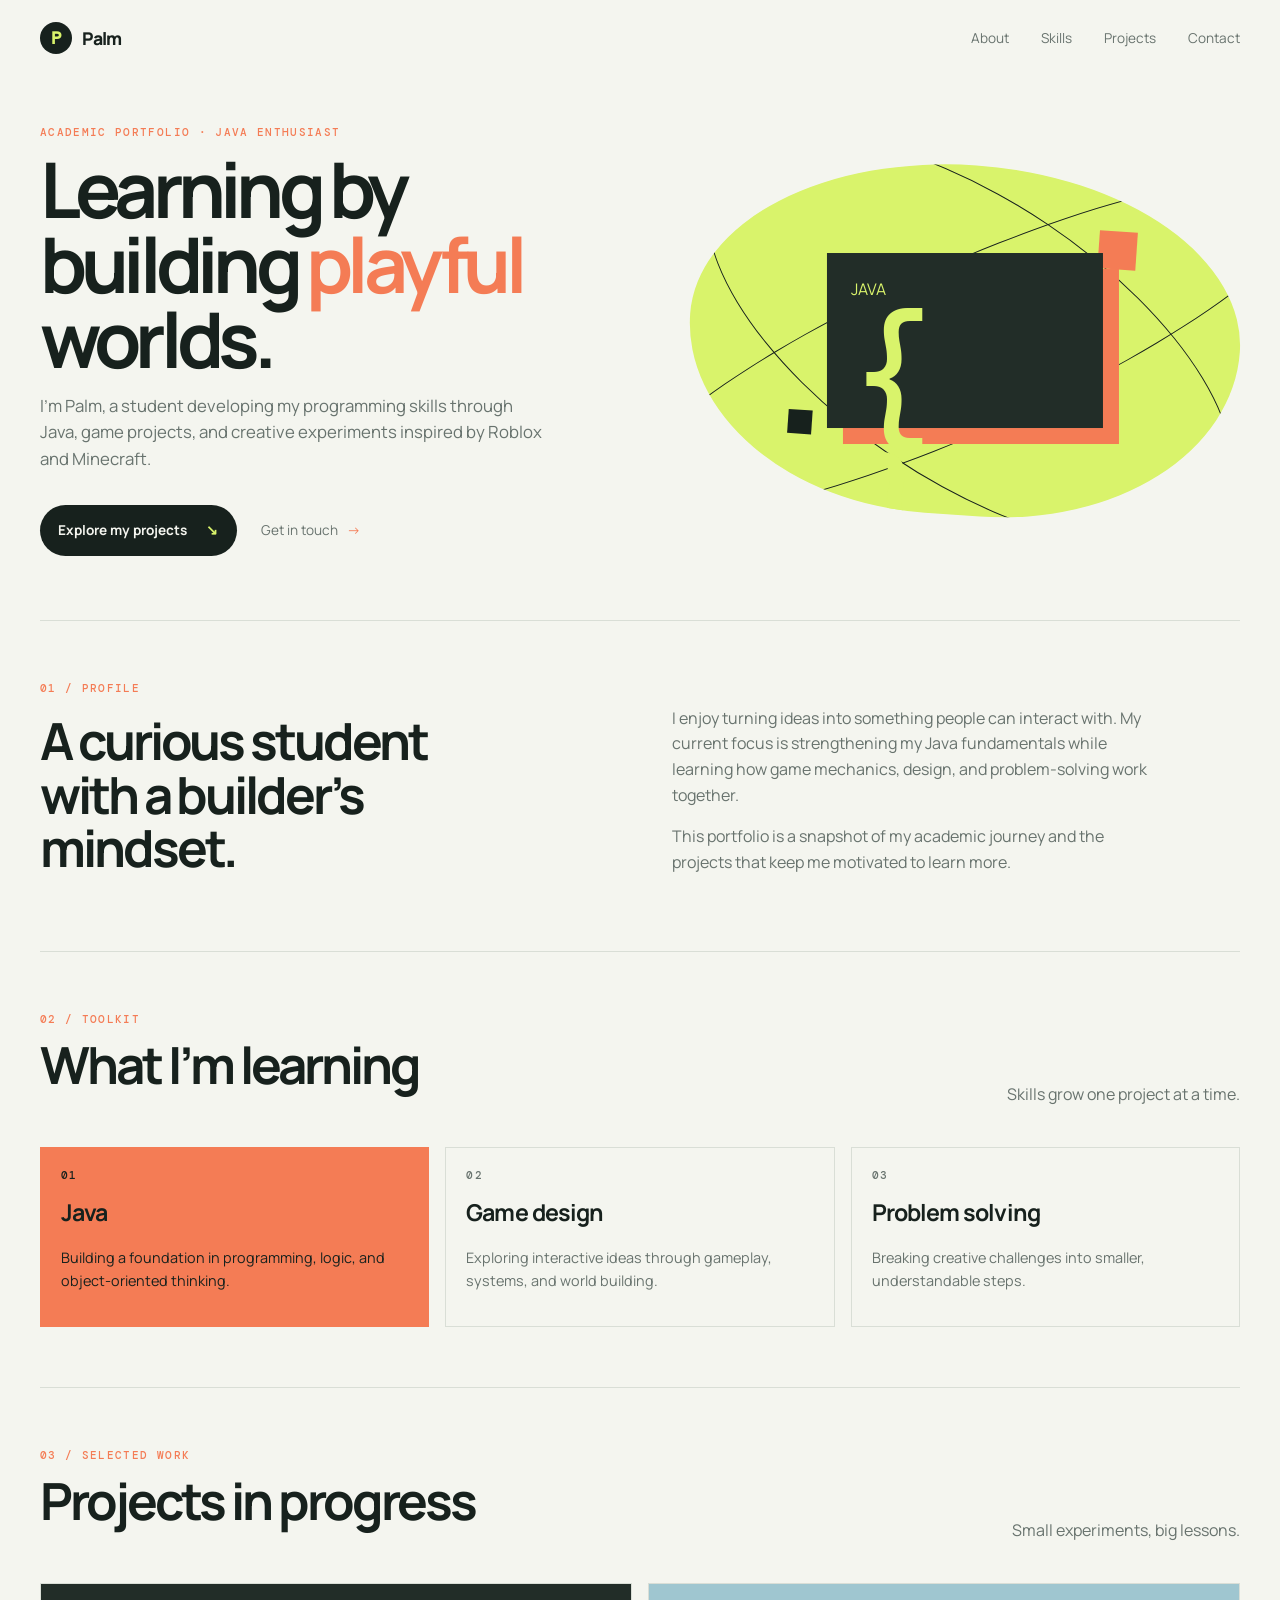
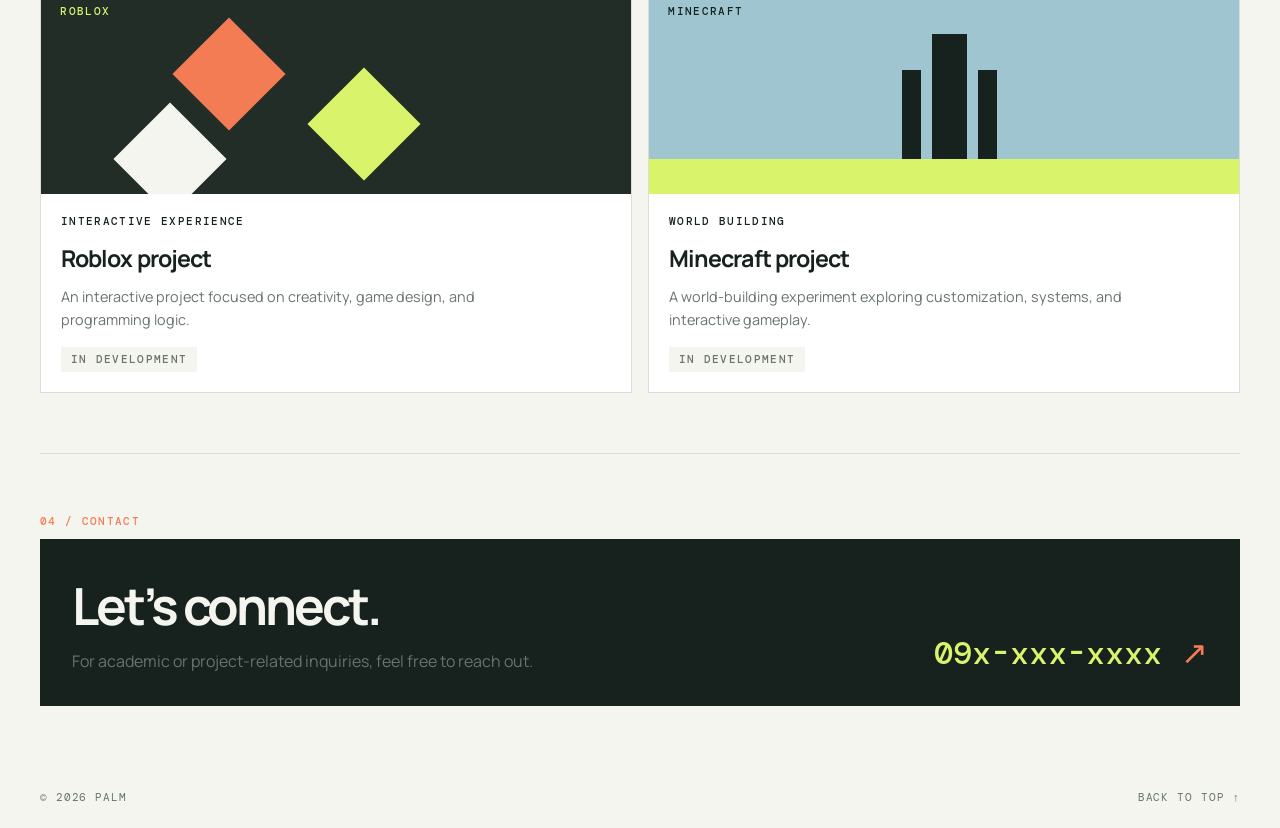
==== index.html @ 994e0dab "Create compact Palm academic portfolio" ====
<!doctype html>
<html lang="en">
  <head>
    <meta charset="UTF-8" />
    <meta name="viewport" content="width=device-width, initial-scale=1.0" />
    <meta name="description" content="Palm's academic resume and Java portfolio." />
    <title>Palm | Academic Portfolio</title>
    <link rel="stylesheet" href="css/style.css" />
    <script src="js/script.js" defer></script>
  </head>
  <body>
    <header class="site-header" id="top">
      <a class="brand" href="#top" aria-label="Palm home">
        <span class="brand-mark">P</span>
        <span>Palm</span>
      </a>

      <button class="menu-toggle" type="button" aria-expanded="false" aria-controls="site-nav">
        <span class="sr-only">Toggle navigation</span>
        <span></span><span></span><span></span>
      </button>

      <nav class="site-nav" id="site-nav" aria-label="Main navigation">
        <a href="#about">About</a>
        <a href="#skills">Skills</a>
        <a href="#projects">Projects</a>
        <a href="#contact">Contact</a>
      </nav>
    </header>

    <main>
      <section class="hero section-shell" id="about">
        <div class="hero-copy">
          <p class="eyebrow">Academic portfolio · Java enthusiast</p>
          <h1>Learning by building <em>playful</em> worlds.</h1>
          <p class="hero-text">
            I’m Palm, a student developing my programming skills through Java,
            game projects, and creative experiments inspired by Roblox and Minecraft.
          </p>
          <div class="hero-actions">
            <a class="button button-primary" href="#projects">Explore my projects <span>↘</span></a>
            <a class="text-link" href="#contact">Get in touch <span>→</span></a>
          </div>
        </div>
        <div class="hero-art" aria-label="Abstract pixel-inspired illustration" role="img">
          <div class="orbit orbit-one"></div>
          <div class="orbit orbit-two"></div>
          <div class="pixel pixel-one"></div>
          <div class="pixel pixel-two"></div>
          <div class="pixel pixel-three"></div>
          <div class="art-card"><span>JAVA</span><strong>{ }</strong><small>keep building</small></div>
        </div>
      </section>

      <section class="intro section-shell">
        <p class="section-kicker">01 / Profile</p>
        <div class="intro-grid">
          <h2>A curious student with a builder’s mindset.</h2>
          <div>
            <p>
              I enjoy turning ideas into something people can interact with. My
              current focus is strengthening my Java fundamentals while learning
              how game mechanics, design, and problem-solving work together.
            </p>
            <p>
              This portfolio is a snapshot of my academic journey and the projects
              that keep me motivated to learn more.
            </p>
          </div>
        </div>
      </section>

      <section class="skills section-shell" id="skills">
        <div class="section-heading">
          <div><p class="section-kicker">02 / Toolkit</p><h2>What I’m learning</h2></div>
          <p>Skills grow one project at a time.</p>
        </div>
        <div class="skill-grid">
          <article class="skill-card featured"><span class="skill-number">01</span><h3>Java</h3><p>Building a foundation in programming, logic, and object-oriented thinking.</p></article>
          <article class="skill-card"><span class="skill-number">02</span><h3>Game design</h3><p>Exploring interactive ideas through gameplay, systems, and world building.</p></article>
          <article class="skill-card"><span class="skill-number">03</span><h3>Problem solving</h3><p>Breaking creative challenges into smaller, understandable steps.</p></article>
        </div>
      </section>

      <section class="projects section-shell" id="projects">
        <div class="section-heading"><div><p class="section-kicker">03 / Selected work</p><h2>Projects in progress</h2></div><p>Small experiments, big lessons.</p></div>
        <div class="project-grid">
          <article class="project-card project-roblox">
            <div class="project-visual"><span class="visual-label">ROBLOX</span><span class="cube cube-a"></span><span class="cube cube-b"></span><span class="cube cube-c"></span></div>
            <div class="project-content"><p class="project-type">Interactive experience</p><h3>Roblox project</h3><p>An interactive project focused on creativity, game design, and programming logic.</p><span class="project-status">In development</span></div>
          </article>
          <article class="project-card project-minecraft">
            <div class="project-visual"><span class="visual-label">MINECRAFT</span><span class="pixel-tree"></span><span class="pixel-ground"></span></div>
            <div class="project-content"><p class="project-type">World building</p><h3>Minecraft project</h3><p>A world-building experiment exploring customization, systems, and interactive gameplay.</p><span class="project-status">In development</span></div>
          </article>
        </div>
      </section>

      <section class="contact section-shell" id="contact">
        <p class="section-kicker">04 / Contact</p>
        <div class="contact-box"><div><h2>Let’s connect.</h2><p>For academic or project-related inquiries, feel free to reach out.</p></div><a class="contact-number" href="tel:09x-xxx-xxxx">09x-xxx-xxxx <span>↗</span></a></div>
      </section>
    </main>

    <footer class="site-footer section-shell"><span>© <span id="year">2026</span> Palm</span><a href="#top">Back to top ↑</a></footer>
  </body>
</html>
---- css/style.css ----
@import url('https://fonts.googleapis.com/css2?family=DM+Mono:wght@400;500&family=Manrope:wght@400;500;600;700;800&display=swap');

:root { --ink:#17211d; --muted:#68736e; --paper:#f4f5ef; --line:#d9ded6; --lime:#d9f36b; --orange:#f47c55; --dark:#222d28; }
* { box-sizing:border-box; }
html { scroll-behavior:smooth; }
body { margin:0; background:var(--paper); color:var(--ink); font-family:Manrope,Arial,sans-serif; line-height:1.6; }
a { color:inherit; }
.site-header { width:min(100% - 3rem,1200px); margin:auto; padding:1.4rem 0; display:flex; justify-content:space-between; align-items:center; }
.brand { display:flex; gap:.65rem; align-items:center; text-decoration:none; font-weight:800; letter-spacing:-.04em; font-size:1.1rem; }
.brand-mark { width:2rem; height:2rem; border-radius:50%; background:var(--ink); color:var(--lime); display:grid; place-items:center; font-family:'DM Mono',monospace; }
.site-nav { display:flex; gap:2rem; font-size:.85rem; color:var(--muted); }
.site-nav a,.text-link,.site-footer a { text-decoration:none; }
.site-nav a:hover,.site-nav a:focus-visible,.text-link:hover,.site-footer a:hover { color:var(--orange); }
.menu-toggle { display:none; background:none; border:0; padding:.4rem; }
.section-shell { width:min(100% - 3rem,1200px); margin:auto; }
.hero { min-height:540px; display:grid; grid-template-columns:1.05fr .95fr; align-items:center; gap:2.5rem; padding:3rem 0 4rem; }
.eyebrow,.section-kicker,.project-type,.skill-number,.project-status,.visual-label { font:500 .7rem 'DM Mono',monospace; text-transform:uppercase; letter-spacing:.12em; }
.eyebrow,.section-kicker { color:var(--orange); }
h1,h2,h3,p { margin-top:0; }
h1 { max-width:720px; margin:.75rem 0 1rem; font-size:clamp(2.8rem,6vw,5.4rem); line-height:.98; letter-spacing:-.075em; }
h1 em { color:var(--orange); font-style:normal; }
h2 { margin:.5rem 0 1rem; font-size:clamp(2rem,4vw,3.5rem); line-height:1.05; letter-spacing:-.06em; }
h3 { margin:.35rem 0 .5rem; font-size:1.45rem; letter-spacing:-.04em; }
.hero-text { max-width:510px; color:var(--muted); font-size:1.05rem; }
.hero-actions { display:flex; align-items:center; gap:1.5rem; margin-top:2rem; }
.button { padding:.9rem 1.15rem; border-radius:99px; text-decoration:none; font-size:.85rem; font-weight:700; }
.button-primary { background:var(--ink); color:var(--paper); }.button-primary:hover { background:var(--orange); }.button span { margin-left:1rem; color:var(--lime); }
.text-link { color:var(--muted); font-size:.85rem; }.text-link span { color:var(--orange); margin-left:.4rem; }
.hero-art { min-height:350px; position:relative; overflow:hidden; background:var(--lime); border-radius:50% 50% 45% 45% / 48% 48% 52% 52%; transform:rotate(4deg); }
.orbit { position:absolute; border:1px solid var(--ink); border-radius:50%; }.orbit-one { width:135%; height:48%; top:28%; left:-17%; transform:rotate(-28deg); }.orbit-two { width:110%; height:80%; top:10%; left:-4%; transform:rotate(30deg); }
.pixel { position:absolute; background:var(--orange); }.pixel-one { width:38px;height:38px;right:20%;top:16%; }.pixel-two { width:24px;height:24px;left:19%;bottom:20%;background:var(--ink); }.pixel-three { width:18px;height:18px;right:29%;bottom:25%;background:var(--paper); }
.art-card { position:absolute; inset:25% 25%; background:var(--dark); color:var(--lime); padding:1.5rem; display:flex; flex-direction:column; justify-content:space-between; box-shadow:16px 16px 0 var(--orange); transform:rotate(-4deg); }.art-card strong { font:500 clamp(5rem,12vw,9rem) 'DM Mono',monospace; line-height:1; }.art-card small { color:var(--paper); font:400 .7rem 'DM Mono',monospace; }
.intro,.skills,.projects,.contact { padding:3.75rem 0; border-top:1px solid var(--line); }.intro-grid { display:grid; grid-template-columns:1fr 1fr; gap:4rem; }.intro-grid h2 { max-width:480px; }.intro-grid p,.section-heading>p,.contact-box p { color:var(--muted); max-width:480px; }
.section-heading { display:flex; justify-content:space-between; align-items:end; gap:2rem; margin-bottom:2.5rem; }.section-heading>p { margin:0; }
.skill-grid,.project-grid { display:grid; grid-template-columns:repeat(3,1fr); gap:1rem; }.skill-card { padding:1.25rem; min-height:180px; border:1px solid var(--line); display:flex; flex-direction:column; justify-content:space-between; }.skill-card.featured { background:var(--orange); border-color:var(--orange); }.skill-card p { color:var(--muted); font-size:.9rem; }.featured p { color:var(--ink); }.skill-number { color:var(--muted); }.featured .skill-number { color:var(--ink); }
.project-grid { grid-template-columns:repeat(2,1fr); }.project-card { border:1px solid var(--line); background:#fff; }.project-visual { height:210px; position:relative; overflow:hidden; background:var(--dark); color:var(--lime); }.project-minecraft .project-visual { background:#9fc6d0; color:var(--ink); }.visual-label { position:absolute; top:1.2rem; left:1.2rem; z-index:2; }.cube { position:absolute; width:80px;height:80px; transform:rotate(45deg); background:var(--orange); }.cube-a { top:50px;left:25%; }.cube-b { top:100px;left:48%;background:var(--lime); }.cube-c { top:135px;left:15%;background:var(--paper); }.pixel-tree { position:absolute; width:35px;height:125px;background:var(--ink); left:48%;bottom:35px; box-shadow:-38px 28px 0 -8px var(--ink),38px 28px 0 -8px var(--ink); }.pixel-ground { position:absolute; bottom:0; width:100%; height:35px; background:var(--lime); }.project-content { padding:1.25rem; }.project-content>p:not(.project-type) { color:var(--muted); font-size:.9rem; max-width:480px; }.project-status { display:inline-block; padding:.35rem .6rem; background:var(--paper); color:var(--muted); }
.contact-box { background:var(--ink); color:var(--paper); padding:2rem; display:flex; justify-content:space-between; align-items:end; gap:2rem; }.contact-box p { margin-bottom:0; }.contact-number { color:var(--lime); font:500 clamp(1.2rem,3vw,2rem) 'DM Mono',monospace; text-decoration:none; white-space:nowrap; }.contact-number span { color:var(--orange); }
.site-footer { padding:1.5rem 0; display:flex; justify-content:space-between; color:var(--muted); font:400 .7rem 'DM Mono',monospace; text-transform:uppercase; letter-spacing:.08em; }
.sr-only { position:absolute; width:1px; height:1px; padding:0; margin:-1px; overflow:hidden; clip:rect(0,0,0,0); white-space:nowrap; border:0; }
:focus-visible { outline:3px solid var(--orange); outline-offset:4px; }
@media (max-width:700px) { .site-header,.section-shell { width:min(100% - 2rem,1200px); }.menu-toggle { display:flex; flex-direction:column; gap:4px; }.menu-toggle>span:not(.sr-only) { display:block;width:22px;height:2px;background:var(--ink); }.site-nav { display:none; position:absolute; top:4.5rem; left:1rem; right:1rem; padding:1rem; background:var(--ink); flex-direction:column; z-index:5; }.site-nav.is-open { display:flex; }.site-nav a { color:var(--paper); }.hero { min-height:auto; grid-template-columns:1fr; padding:2.5rem 0 3.5rem; }.hero-art { min-height:260px; }.intro,.skills,.projects,.contact { padding:3rem 0; }.intro-grid,.skill-grid,.project-grid { grid-template-columns:1fr; gap:1rem; }.intro-grid { gap:1.5rem; }.section-heading,.contact-box { align-items:flex-start; flex-direction:column; }.contact-box { padding:2rem; }.contact-number { white-space:normal; }.site-footer { width:min(100% - 2rem,1200px); } }
@media (prefers-reduced-motion:reduce) { html { scroll-behavior:auto; } * { animation-duration:.01ms !important; transition-duration:.01ms !important; } }
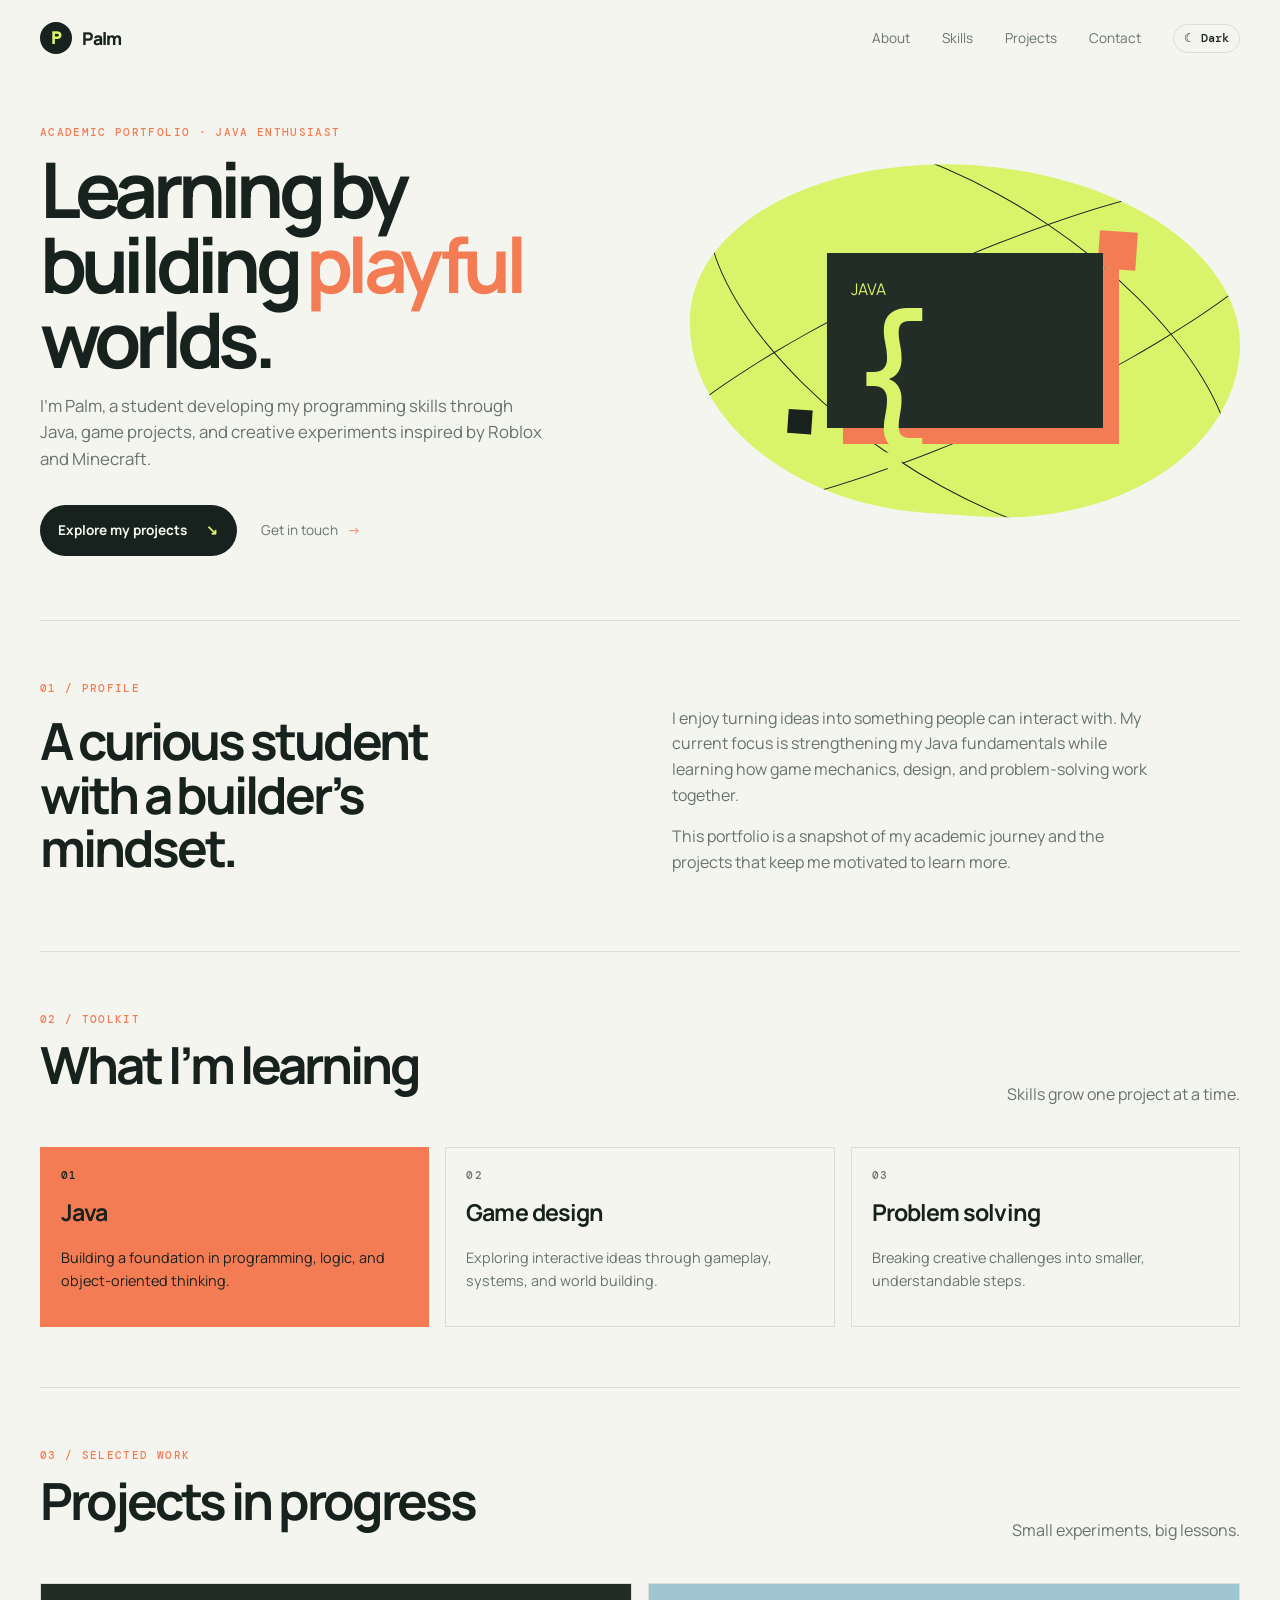
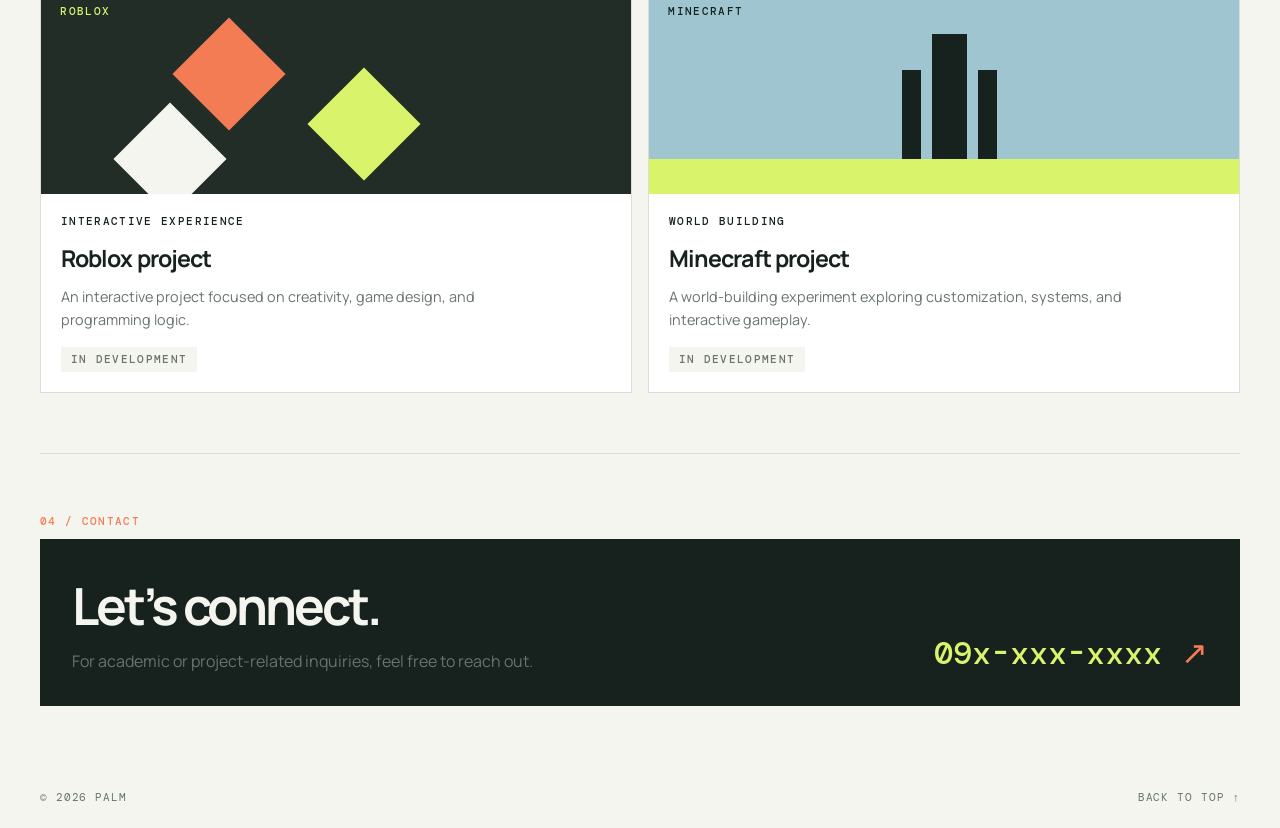
==== commit f7e1f81a: "Add persistent dark mode toggle" ====
--- a/index.html
+++ b/index.html
@@ -25,6 +25,10 @@
         <a href="#skills">Skills</a>
         <a href="#projects">Projects</a>
         <a href="#contact">Contact</a>
+        <button class="theme-toggle" type="button" aria-pressed="false">
+          <span aria-hidden="true">☾</span>
+          <span class="theme-label">Dark</span>
+        </button>
       </nav>
     </header>
 
--- a/css/style.css
+++ b/css/style.css
@@ -1,6 +1,7 @@
 @import url('https://fonts.googleapis.com/css2?family=DM+Mono:wght@400;500&family=Manrope:wght@400;500;600;700;800&display=swap');
 
-:root { --ink:#17211d; --muted:#68736e; --paper:#f4f5ef; --line:#d9ded6; --lime:#d9f36b; --orange:#f47c55; --dark:#222d28; }
+:root { --ink:#17211d; --muted:#68736e; --paper:#f4f5ef; --line:#d9ded6; --lime:#d9f36b; --orange:#f47c55; --dark:#222d28; --card:#fff; }
+html[data-theme="dark"] { --ink:#eef4eb; --muted:#a8b4ad; --paper:#121a16; --line:#304039; --lime:#d9f36b; --orange:#ff966f; --dark:#1e2923; --card:#1c2721; }
 * { box-sizing:border-box; }
 html { scroll-behavior:smooth; }
 body { margin:0; background:var(--paper); color:var(--ink); font-family:Manrope,Arial,sans-serif; line-height:1.6; }
@@ -8,9 +9,10 @@
 .site-header { width:min(100% - 3rem,1200px); margin:auto; padding:1.4rem 0; display:flex; justify-content:space-between; align-items:center; }
 .brand { display:flex; gap:.65rem; align-items:center; text-decoration:none; font-weight:800; letter-spacing:-.04em; font-size:1.1rem; }
 .brand-mark { width:2rem; height:2rem; border-radius:50%; background:var(--ink); color:var(--lime); display:grid; place-items:center; font-family:'DM Mono',monospace; }
-.site-nav { display:flex; gap:2rem; font-size:.85rem; color:var(--muted); }
+.site-nav { display:flex; gap:2rem; align-items:center; font-size:.85rem; color:var(--muted); }
 .site-nav a,.text-link,.site-footer a { text-decoration:none; }
 .site-nav a:hover,.site-nav a:focus-visible,.text-link:hover,.site-footer a:hover { color:var(--orange); }
+.theme-toggle { display:flex; align-items:center; gap:.35rem; padding:.4rem .65rem; border:1px solid var(--line); border-radius:99px; background:transparent; color:var(--ink); font:500 .72rem 'DM Mono',monospace; cursor:pointer; }.theme-toggle:hover { border-color:var(--orange); color:var(--orange); }
 .menu-toggle { display:none; background:none; border:0; padding:.4rem; }
 .section-shell { width:min(100% - 3rem,1200px); margin:auto; }
 .hero { min-height:540px; display:grid; grid-template-columns:1.05fr .95fr; align-items:center; gap:2.5rem; padding:3rem 0 4rem; }
@@ -33,10 +35,10 @@
 .intro,.skills,.projects,.contact { padding:3.75rem 0; border-top:1px solid var(--line); }.intro-grid { display:grid; grid-template-columns:1fr 1fr; gap:4rem; }.intro-grid h2 { max-width:480px; }.intro-grid p,.section-heading>p,.contact-box p { color:var(--muted); max-width:480px; }
 .section-heading { display:flex; justify-content:space-between; align-items:end; gap:2rem; margin-bottom:2.5rem; }.section-heading>p { margin:0; }
 .skill-grid,.project-grid { display:grid; grid-template-columns:repeat(3,1fr); gap:1rem; }.skill-card { padding:1.25rem; min-height:180px; border:1px solid var(--line); display:flex; flex-direction:column; justify-content:space-between; }.skill-card.featured { background:var(--orange); border-color:var(--orange); }.skill-card p { color:var(--muted); font-size:.9rem; }.featured p { color:var(--ink); }.skill-number { color:var(--muted); }.featured .skill-number { color:var(--ink); }
-.project-grid { grid-template-columns:repeat(2,1fr); }.project-card { border:1px solid var(--line); background:#fff; }.project-visual { height:210px; position:relative; overflow:hidden; background:var(--dark); color:var(--lime); }.project-minecraft .project-visual { background:#9fc6d0; color:var(--ink); }.visual-label { position:absolute; top:1.2rem; left:1.2rem; z-index:2; }.cube { position:absolute; width:80px;height:80px; transform:rotate(45deg); background:var(--orange); }.cube-a { top:50px;left:25%; }.cube-b { top:100px;left:48%;background:var(--lime); }.cube-c { top:135px;left:15%;background:var(--paper); }.pixel-tree { position:absolute; width:35px;height:125px;background:var(--ink); left:48%;bottom:35px; box-shadow:-38px 28px 0 -8px var(--ink),38px 28px 0 -8px var(--ink); }.pixel-ground { position:absolute; bottom:0; width:100%; height:35px; background:var(--lime); }.project-content { padding:1.25rem; }.project-content>p:not(.project-type) { color:var(--muted); font-size:.9rem; max-width:480px; }.project-status { display:inline-block; padding:.35rem .6rem; background:var(--paper); color:var(--muted); }
+.project-grid { grid-template-columns:repeat(2,1fr); }.project-card { border:1px solid var(--line); background:var(--card); }.project-visual { height:210px; position:relative; overflow:hidden; background:var(--dark); color:var(--lime); }.project-minecraft .project-visual { background:#9fc6d0; color:var(--ink); }.visual-label { position:absolute; top:1.2rem; left:1.2rem; z-index:2; }.cube { position:absolute; width:80px;height:80px; transform:rotate(45deg); background:var(--orange); }.cube-a { top:50px;left:25%; }.cube-b { top:100px;left:48%;background:var(--lime); }.cube-c { top:135px;left:15%;background:var(--paper); }.pixel-tree { position:absolute; width:35px;height:125px;background:var(--ink); left:48%;bottom:35px; box-shadow:-38px 28px 0 -8px var(--ink),38px 28px 0 -8px var(--ink); }.pixel-ground { position:absolute; bottom:0; width:100%; height:35px; background:var(--lime); }.project-content { padding:1.25rem; }.project-content>p:not(.project-type) { color:var(--muted); font-size:.9rem; max-width:480px; }.project-status { display:inline-block; padding:.35rem .6rem; background:var(--paper); color:var(--muted); }
 .contact-box { background:var(--ink); color:var(--paper); padding:2rem; display:flex; justify-content:space-between; align-items:end; gap:2rem; }.contact-box p { margin-bottom:0; }.contact-number { color:var(--lime); font:500 clamp(1.2rem,3vw,2rem) 'DM Mono',monospace; text-decoration:none; white-space:nowrap; }.contact-number span { color:var(--orange); }
 .site-footer { padding:1.5rem 0; display:flex; justify-content:space-between; color:var(--muted); font:400 .7rem 'DM Mono',monospace; text-transform:uppercase; letter-spacing:.08em; }
 .sr-only { position:absolute; width:1px; height:1px; padding:0; margin:-1px; overflow:hidden; clip:rect(0,0,0,0); white-space:nowrap; border:0; }
 :focus-visible { outline:3px solid var(--orange); outline-offset:4px; }
-@media (max-width:700px) { .site-header,.section-shell { width:min(100% - 2rem,1200px); }.menu-toggle { display:flex; flex-direction:column; gap:4px; }.menu-toggle>span:not(.sr-only) { display:block;width:22px;height:2px;background:var(--ink); }.site-nav { display:none; position:absolute; top:4.5rem; left:1rem; right:1rem; padding:1rem; background:var(--ink); flex-direction:column; z-index:5; }.site-nav.is-open { display:flex; }.site-nav a { color:var(--paper); }.hero { min-height:auto; grid-template-columns:1fr; padding:2.5rem 0 3.5rem; }.hero-art { min-height:260px; }.intro,.skills,.projects,.contact { padding:3rem 0; }.intro-grid,.skill-grid,.project-grid { grid-template-columns:1fr; gap:1rem; }.intro-grid { gap:1.5rem; }.section-heading,.contact-box { align-items:flex-start; flex-direction:column; }.contact-box { padding:2rem; }.contact-number { white-space:normal; }.site-footer { width:min(100% - 2rem,1200px); } }
+@media (max-width:700px) { .site-header,.section-shell { width:min(100% - 2rem,1200px); }.menu-toggle { display:flex; flex-direction:column; gap:4px; }.menu-toggle>span:not(.sr-only) { display:block;width:22px;height:2px;background:var(--ink); }.site-nav { display:none; position:absolute; top:4.5rem; left:1rem; right:1rem; padding:1rem; background:var(--ink); flex-direction:column; z-index:5; }.site-nav.is-open { display:flex; }.site-nav a { color:var(--paper); }.theme-toggle { color:var(--paper); border-color:#506058; }.hero { min-height:auto; grid-template-columns:1fr; padding:2.5rem 0 3.5rem; }.hero-art { min-height:260px; }.intro,.skills,.projects,.contact { padding:3rem 0; }.intro-grid,.skill-grid,.project-grid { grid-template-columns:1fr; gap:1rem; }.intro-grid { gap:1.5rem; }.section-heading,.contact-box { align-items:flex-start; flex-direction:column; }.contact-box { padding:2rem; }.contact-number { white-space:normal; }.site-footer { width:min(100% - 2rem,1200px); } }
 @media (prefers-reduced-motion:reduce) { html { scroll-behavior:auto; } * { animation-duration:.01ms !important; transition-duration:.01ms !important; } }
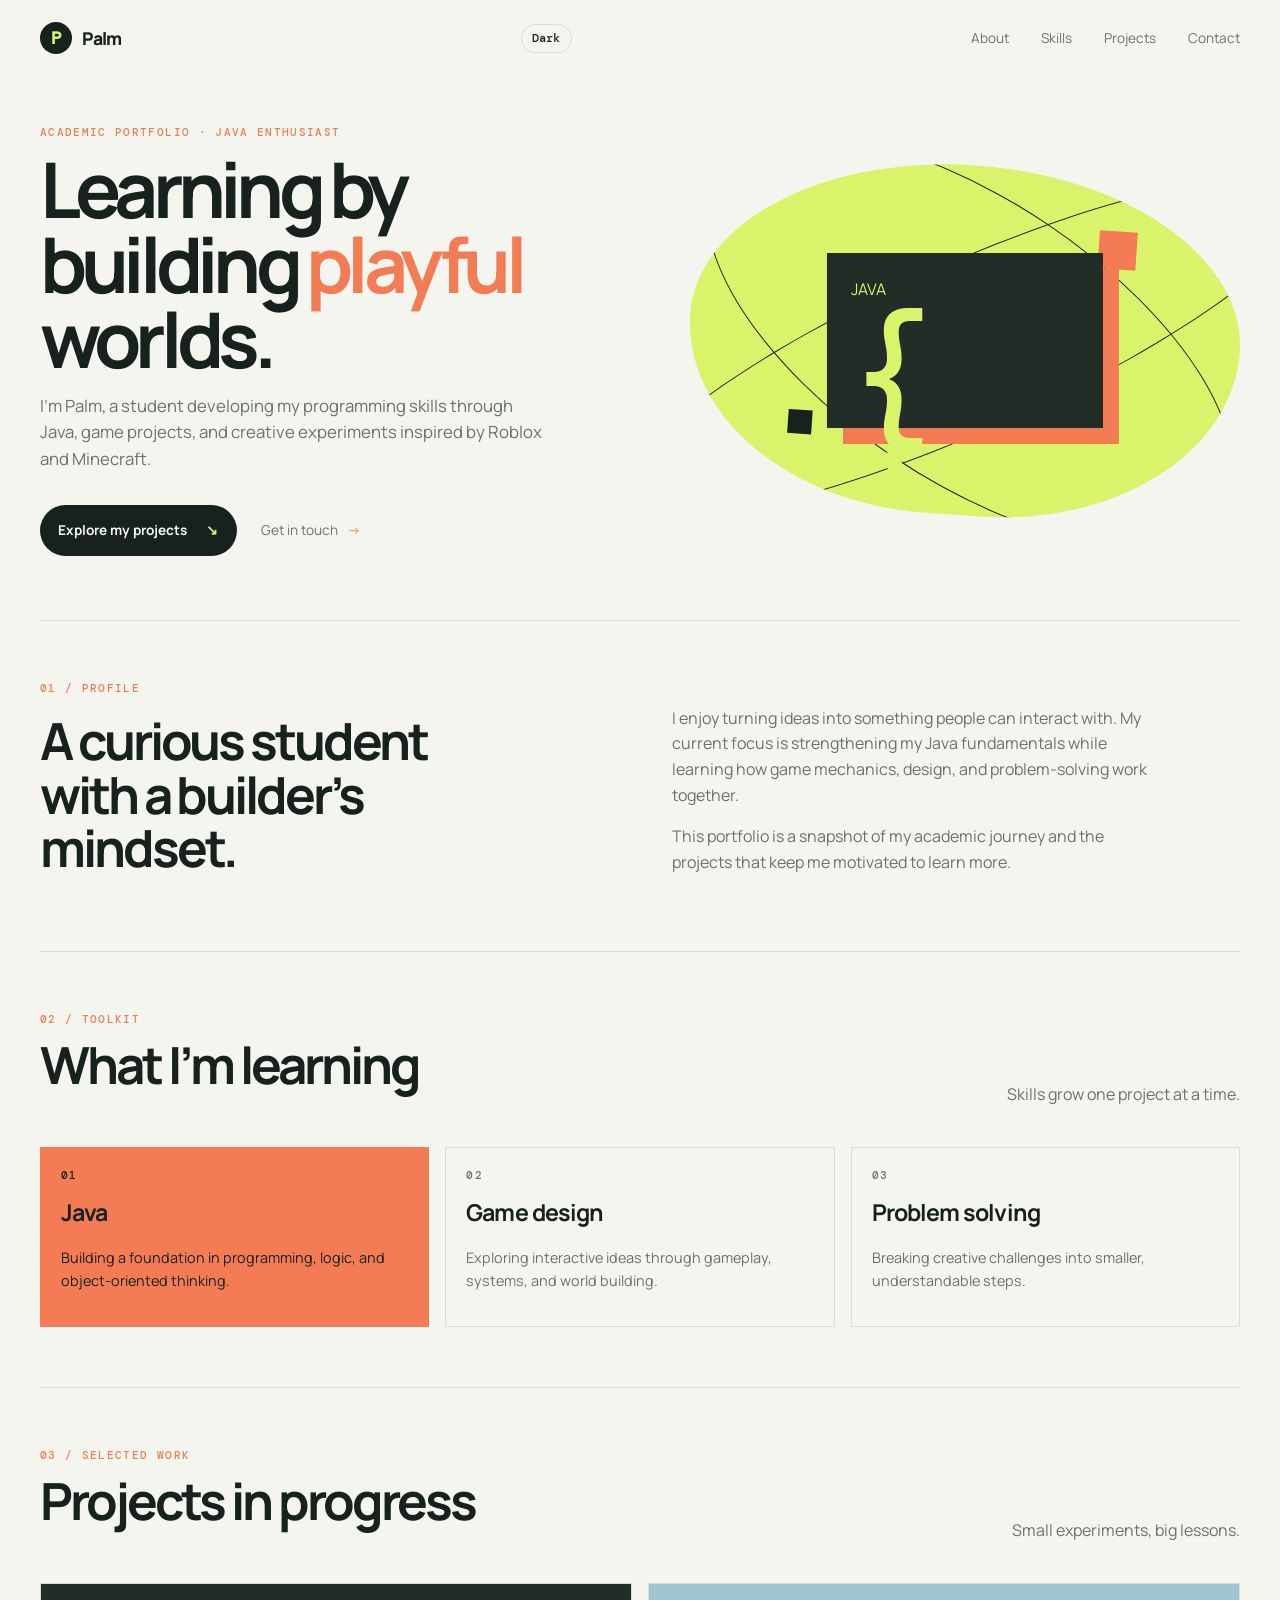
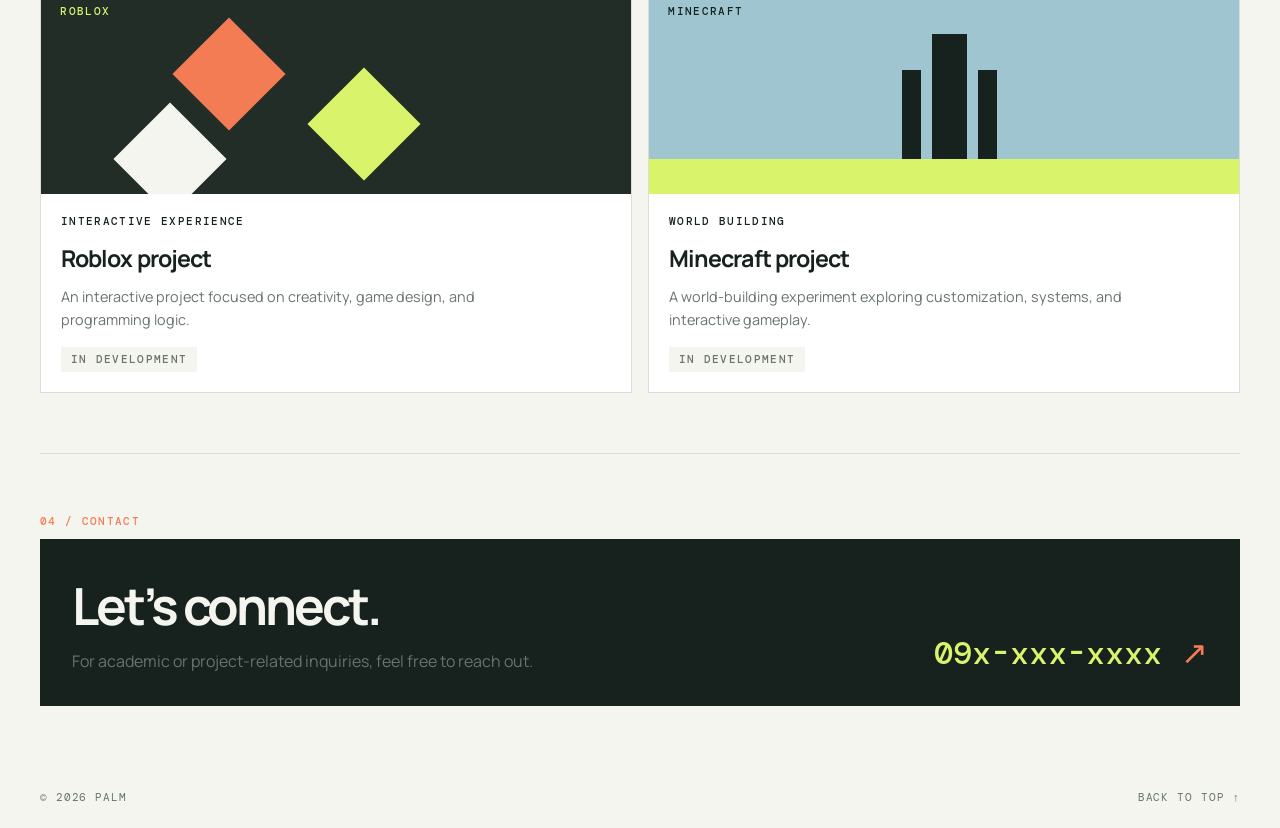
==== commit 468f8326: "Fix dark mode toggle visibility" ====
--- a/index.html
+++ b/index.html
@@ -15,20 +15,21 @@
         <span>Palm</span>
       </a>
 
-      <button class="menu-toggle" type="button" aria-expanded="false" aria-controls="site-nav">
-        <span class="sr-only">Toggle navigation</span>
-        <span></span><span></span><span></span>
-      </button>
+      <div class="header-actions">
+        <button class="theme-toggle" type="button" aria-pressed="false" aria-label="Switch to dark mode">
+          <span class="theme-label">Dark</span>
+        </button>
+        <button class="menu-toggle" type="button" aria-expanded="false" aria-controls="site-nav">
+          <span class="sr-only">Toggle navigation</span>
+          <span></span><span></span><span></span>
+        </button>
+      </div>
 
       <nav class="site-nav" id="site-nav" aria-label="Main navigation">
         <a href="#about">About</a>
         <a href="#skills">Skills</a>
         <a href="#projects">Projects</a>
         <a href="#contact">Contact</a>
-        <button class="theme-toggle" type="button" aria-pressed="false">
-          <span aria-hidden="true">☾</span>
-          <span class="theme-label">Dark</span>
-        </button>
       </nav>
     </header>
 
--- a/css/style.css
+++ b/css/style.css
@@ -9,6 +9,7 @@
 .site-header { width:min(100% - 3rem,1200px); margin:auto; padding:1.4rem 0; display:flex; justify-content:space-between; align-items:center; }
 .brand { display:flex; gap:.65rem; align-items:center; text-decoration:none; font-weight:800; letter-spacing:-.04em; font-size:1.1rem; }
 .brand-mark { width:2rem; height:2rem; border-radius:50%; background:var(--ink); color:var(--lime); display:grid; place-items:center; font-family:'DM Mono',monospace; }
+.header-actions { display:flex; align-items:center; gap:1rem; }
 .site-nav { display:flex; gap:2rem; align-items:center; font-size:.85rem; color:var(--muted); }
 .site-nav a,.text-link,.site-footer a { text-decoration:none; }
 .site-nav a:hover,.site-nav a:focus-visible,.text-link:hover,.site-footer a:hover { color:var(--orange); }
@@ -40,5 +41,5 @@
 .site-footer { padding:1.5rem 0; display:flex; justify-content:space-between; color:var(--muted); font:400 .7rem 'DM Mono',monospace; text-transform:uppercase; letter-spacing:.08em; }
 .sr-only { position:absolute; width:1px; height:1px; padding:0; margin:-1px; overflow:hidden; clip:rect(0,0,0,0); white-space:nowrap; border:0; }
 :focus-visible { outline:3px solid var(--orange); outline-offset:4px; }
-@media (max-width:700px) { .site-header,.section-shell { width:min(100% - 2rem,1200px); }.menu-toggle { display:flex; flex-direction:column; gap:4px; }.menu-toggle>span:not(.sr-only) { display:block;width:22px;height:2px;background:var(--ink); }.site-nav { display:none; position:absolute; top:4.5rem; left:1rem; right:1rem; padding:1rem; background:var(--ink); flex-direction:column; z-index:5; }.site-nav.is-open { display:flex; }.site-nav a { color:var(--paper); }.theme-toggle { color:var(--paper); border-color:#506058; }.hero { min-height:auto; grid-template-columns:1fr; padding:2.5rem 0 3.5rem; }.hero-art { min-height:260px; }.intro,.skills,.projects,.contact { padding:3rem 0; }.intro-grid,.skill-grid,.project-grid { grid-template-columns:1fr; gap:1rem; }.intro-grid { gap:1.5rem; }.section-heading,.contact-box { align-items:flex-start; flex-direction:column; }.contact-box { padding:2rem; }.contact-number { white-space:normal; }.site-footer { width:min(100% - 2rem,1200px); } }
+@media (max-width:700px) { .site-header,.section-shell { width:min(100% - 2rem,1200px); }.menu-toggle { display:flex; flex-direction:column; gap:4px; }.menu-toggle>span:not(.sr-only) { display:block;width:22px;height:2px;background:var(--ink); }.site-nav { display:none; position:absolute; top:4.5rem; left:1rem; right:1rem; padding:1rem; background:var(--ink); flex-direction:column; z-index:5; }.site-nav.is-open { display:flex; }.site-nav a { color:var(--paper); }.hero { min-height:auto; grid-template-columns:1fr; padding:2.5rem 0 3.5rem; }.hero-art { min-height:260px; }.intro,.skills,.projects,.contact { padding:3rem 0; }.intro-grid,.skill-grid,.project-grid { grid-template-columns:1fr; gap:1rem; }.intro-grid { gap:1.5rem; }.section-heading,.contact-box { align-items:flex-start; flex-direction:column; }.contact-box { padding:2rem; }.contact-number { white-space:normal; }.site-footer { width:min(100% - 2rem,1200px); } }
 @media (prefers-reduced-motion:reduce) { html { scroll-behavior:auto; } * { animation-duration:.01ms !important; transition-duration:.01ms !important; } }
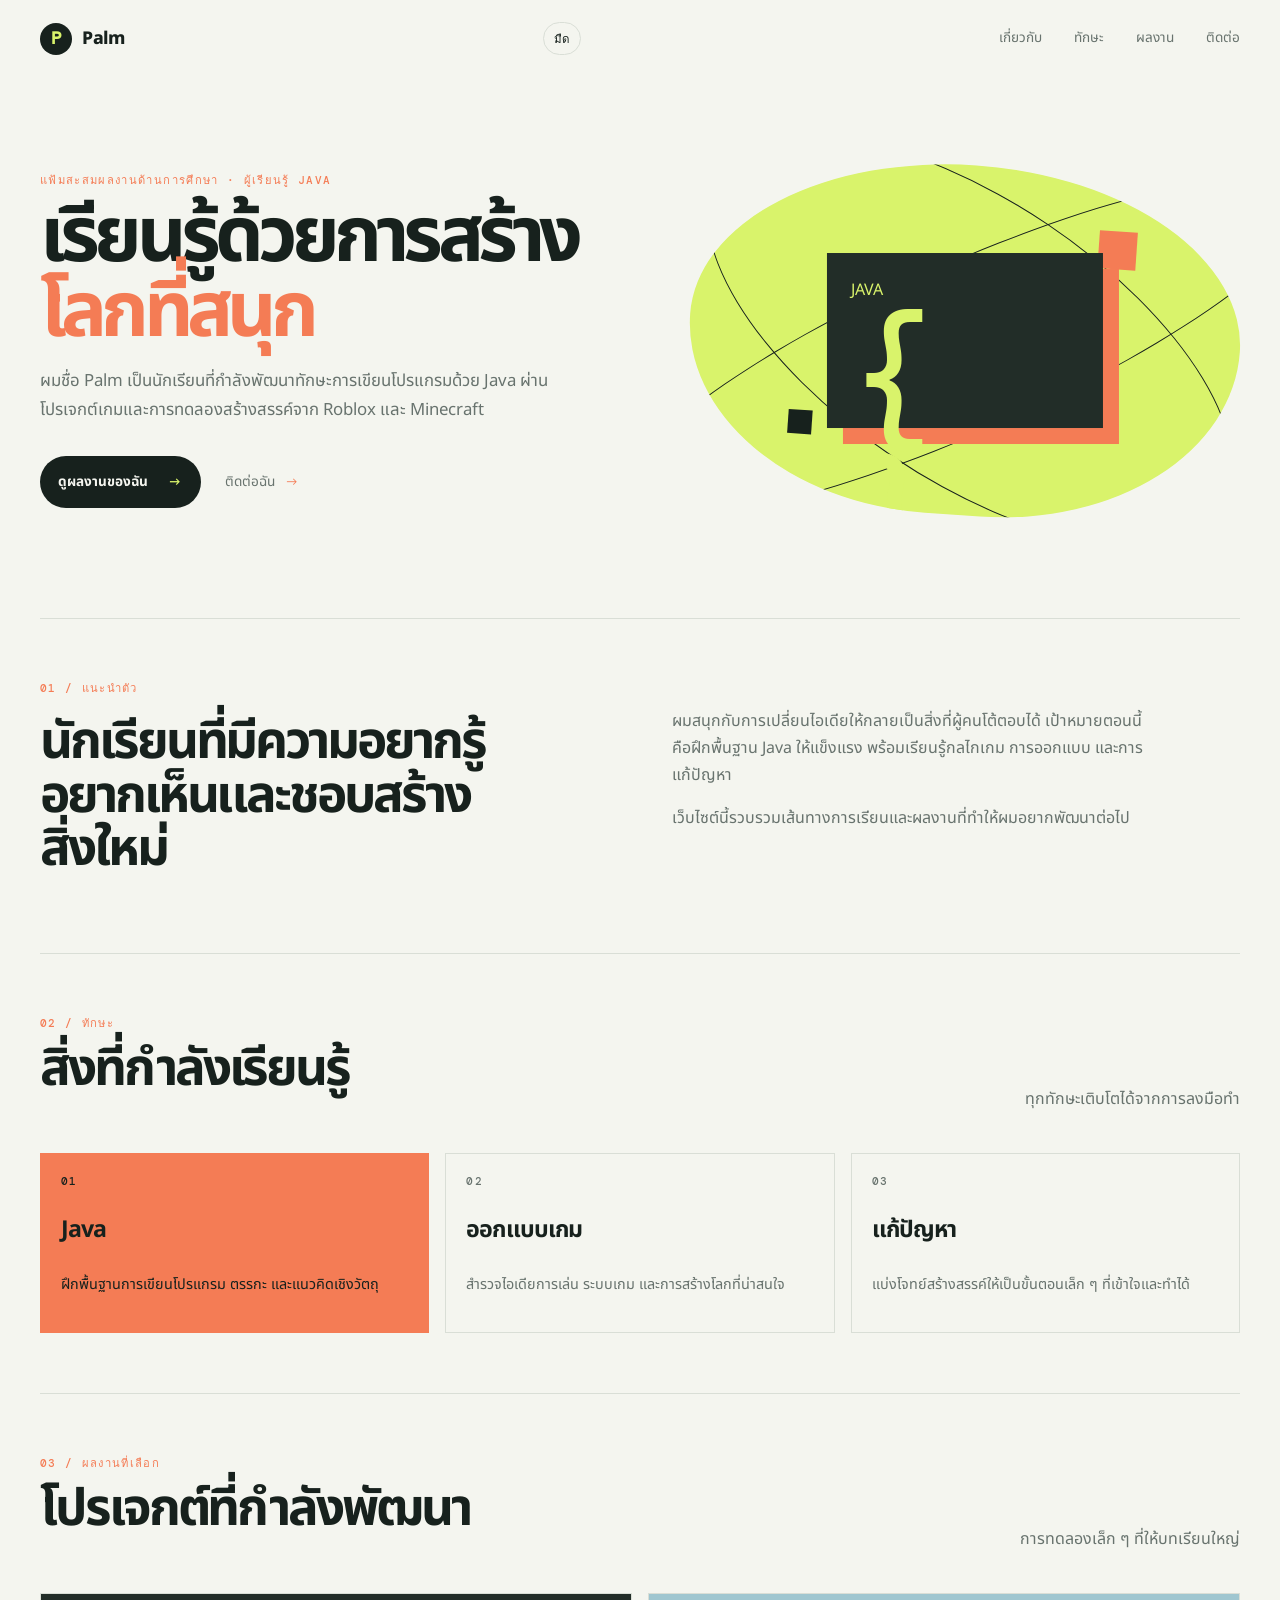
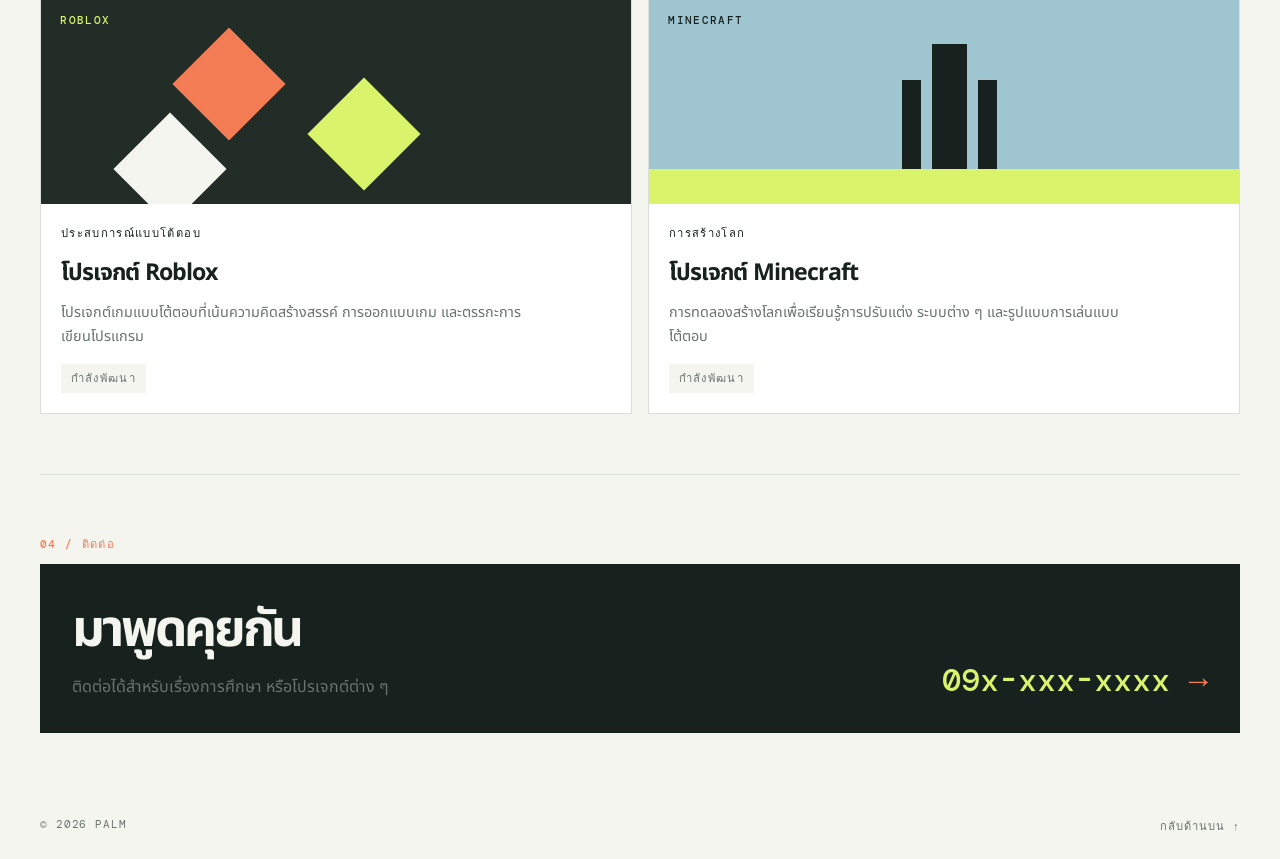
==== commit 9895ad1c: "Translate portfolio to Thai" ====
--- a/index.html
+++ b/index.html
@@ -1,112 +1,54 @@
 <!doctype html>
-<html lang="en">
+<html lang="th">
   <head>
     <meta charset="UTF-8" />
     <meta name="viewport" content="width=device-width, initial-scale=1.0" />
-    <meta name="description" content="Palm's academic resume and Java portfolio." />
-    <title>Palm | Academic Portfolio</title>
+    <meta name="description" content="แฟ้มสะสมผลงานด้านการศึกษาและ Java ของ Palm" />
+    <title>Palm | แฟ้มสะสมผลงาน</title>
     <link rel="stylesheet" href="css/style.css" />
     <script src="js/script.js" defer></script>
   </head>
   <body>
     <header class="site-header" id="top">
-      <a class="brand" href="#top" aria-label="Palm home">
-        <span class="brand-mark">P</span>
-        <span>Palm</span>
-      </a>
-
+      <a class="brand" href="#top" aria-label="หน้าแรก Palm"><span class="brand-mark">P</span><span>Palm</span></a>
       <div class="header-actions">
-        <button class="theme-toggle" type="button" aria-pressed="false" aria-label="Switch to dark mode">
-          <span class="theme-label">Dark</span>
-        </button>
-        <button class="menu-toggle" type="button" aria-expanded="false" aria-controls="site-nav">
-          <span class="sr-only">Toggle navigation</span>
-          <span></span><span></span><span></span>
-        </button>
+        <button class="theme-toggle" type="button" aria-pressed="false" aria-label="เปลี่ยนเป็นโหมดมืด"><span class="theme-label">มืด</span></button>
+        <button class="menu-toggle" type="button" aria-expanded="false" aria-controls="site-nav"><span class="sr-only">เปิดหรือปิดเมนู</span><span></span><span></span><span></span></button>
       </div>
-
-      <nav class="site-nav" id="site-nav" aria-label="Main navigation">
-        <a href="#about">About</a>
-        <a href="#skills">Skills</a>
-        <a href="#projects">Projects</a>
-        <a href="#contact">Contact</a>
-      </nav>
+      <nav class="site-nav" id="site-nav" aria-label="เมนูหลัก"><a href="#about">เกี่ยวกับ</a><a href="#skills">ทักษะ</a><a href="#projects">ผลงาน</a><a href="#contact">ติดต่อ</a></nav>
     </header>
 
     <main>
       <section class="hero section-shell" id="about">
         <div class="hero-copy">
-          <p class="eyebrow">Academic portfolio · Java enthusiast</p>
-          <h1>Learning by building <em>playful</em> worlds.</h1>
-          <p class="hero-text">
-            I’m Palm, a student developing my programming skills through Java,
-            game projects, and creative experiments inspired by Roblox and Minecraft.
-          </p>
-          <div class="hero-actions">
-            <a class="button button-primary" href="#projects">Explore my projects <span>↘</span></a>
-            <a class="text-link" href="#contact">Get in touch <span>→</span></a>
-          </div>
+          <p class="eyebrow">แฟ้มสะสมผลงานด้านการศึกษา · ผู้เรียนรู้ Java</p>
+          <h1>เรียนรู้ด้วยการสร้าง <em>โลกที่สนุก</em></h1>
+          <p class="hero-text">ผมชื่อ Palm เป็นนักเรียนที่กำลังพัฒนาทักษะการเขียนโปรแกรมด้วย Java ผ่านโปรเจกต์เกมและการทดลองสร้างสรรค์จาก Roblox และ Minecraft</p>
+          <div class="hero-actions"><a class="button button-primary" href="#projects">ดูผลงานของฉัน <span>&rarr;</span></a><a class="text-link" href="#contact">ติดต่อฉัน <span>&rarr;</span></a></div>
         </div>
-        <div class="hero-art" aria-label="Abstract pixel-inspired illustration" role="img">
-          <div class="orbit orbit-one"></div>
-          <div class="orbit orbit-two"></div>
-          <div class="pixel pixel-one"></div>
-          <div class="pixel pixel-two"></div>
-          <div class="pixel pixel-three"></div>
-          <div class="art-card"><span>JAVA</span><strong>{ }</strong><small>keep building</small></div>
+        <div class="hero-art" aria-label="ภาพประกอบแนวพิกเซล" role="img"><div class="orbit orbit-one"></div><div class="orbit orbit-two"></div><div class="pixel pixel-one"></div><div class="pixel pixel-two"></div><div class="pixel pixel-three"></div><div class="art-card"><span>JAVA</span><strong>{ }</strong><small>สร้างและเรียนรู้</small></div></div>
+      </section>
+
+      <section class="intro section-shell">
+        <p class="section-kicker">01 / แนะนำตัว</p>
+        <div class="intro-grid"><h2>นักเรียนที่มีความอยากรู้อยากเห็นและชอบสร้างสิ่งใหม่</h2><div><p>ผมสนุกกับการเปลี่ยนไอเดียให้กลายเป็นสิ่งที่ผู้คนโต้ตอบได้ เป้าหมายตอนนี้คือฝึกพื้นฐาน Java ให้แข็งแรง พร้อมเรียนรู้กลไกเกม การออกแบบ และการแก้ปัญหา</p><p>เว็บไซต์นี้รวบรวมเส้นทางการเรียนและผลงานที่ทำให้ผมอยากพัฒนาต่อไป</p></div></div>
+      </section>
+
+      <section class="skills section-shell" id="skills">
+        <div class="section-heading"><div><p class="section-kicker">02 / ทักษะ</p><h2>สิ่งที่กำลังเรียนรู้</h2></div><p>ทุกทักษะเติบโตได้จากการลงมือทำ</p></div>
+        <div class="skill-grid"><article class="skill-card featured"><span class="skill-number">01</span><h3>Java</h3><p>ฝึกพื้นฐานการเขียนโปรแกรม ตรรกะ และแนวคิดเชิงวัตถุ</p></article><article class="skill-card"><span class="skill-number">02</span><h3>ออกแบบเกม</h3><p>สำรวจไอเดียการเล่น ระบบเกม และการสร้างโลกที่น่าสนใจ</p></article><article class="skill-card"><span class="skill-number">03</span><h3>แก้ปัญหา</h3><p>แบ่งโจทย์สร้างสรรค์ให้เป็นขั้นตอนเล็ก ๆ ที่เข้าใจและทำได้</p></article></div>
+      </section>
+
+      <section class="projects section-shell" id="projects">
+        <div class="section-heading"><div><p class="section-kicker">03 / ผลงานที่เลือก</p><h2>โปรเจกต์ที่กำลังพัฒนา</h2></div><p>การทดลองเล็ก ๆ ที่ให้บทเรียนใหญ่</p></div>
+        <div class="project-grid">
+          <article class="project-card project-roblox"><div class="project-visual"><span class="visual-label">ROBLOX</span><span class="cube cube-a"></span><span class="cube cube-b"></span><span class="cube cube-c"></span></div><div class="project-content"><p class="project-type">ประสบการณ์แบบโต้ตอบ</p><h3>โปรเจกต์ Roblox</h3><p>โปรเจกต์เกมแบบโต้ตอบที่เน้นความคิดสร้างสรรค์ การออกแบบเกม และตรรกะการเขียนโปรแกรม</p><span class="project-status">กำลังพัฒนา</span></div></article>
+          <article class="project-card project-minecraft"><div class="project-visual"><span class="visual-label">MINECRAFT</span><span class="pixel-tree"></span><span class="pixel-ground"></span></div><div class="project-content"><p class="project-type">การสร้างโลก</p><h3>โปรเจกต์ Minecraft</h3><p>การทดลองสร้างโลกเพื่อเรียนรู้การปรับแต่ง ระบบต่าง ๆ และรูปแบบการเล่นแบบโต้ตอบ</p><span class="project-status">กำลังพัฒนา</span></div></article>
         </div>
       </section>
 
-      <section class="intro section-shell">
-        <p class="section-kicker">01 / Profile</p>
-        <div class="intro-grid">
-          <h2>A curious student with a builder’s mindset.</h2>
-          <div>
-            <p>
-              I enjoy turning ideas into something people can interact with. My
-              current focus is strengthening my Java fundamentals while learning
-              how game mechanics, design, and problem-solving work together.
-            </p>
-            <p>
-              This portfolio is a snapshot of my academic journey and the projects
-              that keep me motivated to learn more.
-            </p>
-          </div>
-        </div>
-      </section>
-
-      <section class="skills section-shell" id="skills">
-        <div class="section-heading">
-          <div><p class="section-kicker">02 / Toolkit</p><h2>What I’m learning</h2></div>
-          <p>Skills grow one project at a time.</p>
-        </div>
-        <div class="skill-grid">
-          <article class="skill-card featured"><span class="skill-number">01</span><h3>Java</h3><p>Building a foundation in programming, logic, and object-oriented thinking.</p></article>
-          <article class="skill-card"><span class="skill-number">02</span><h3>Game design</h3><p>Exploring interactive ideas through gameplay, systems, and world building.</p></article>
-          <article class="skill-card"><span class="skill-number">03</span><h3>Problem solving</h3><p>Breaking creative challenges into smaller, understandable steps.</p></article>
-        </div>
-      </section>
-
-      <section class="projects section-shell" id="projects">
-        <div class="section-heading"><div><p class="section-kicker">03 / Selected work</p><h2>Projects in progress</h2></div><p>Small experiments, big lessons.</p></div>
-        <div class="project-grid">
-          <article class="project-card project-roblox">
-            <div class="project-visual"><span class="visual-label">ROBLOX</span><span class="cube cube-a"></span><span class="cube cube-b"></span><span class="cube cube-c"></span></div>
-            <div class="project-content"><p class="project-type">Interactive experience</p><h3>Roblox project</h3><p>An interactive project focused on creativity, game design, and programming logic.</p><span class="project-status">In development</span></div>
-          </article>
-          <article class="project-card project-minecraft">
-            <div class="project-visual"><span class="visual-label">MINECRAFT</span><span class="pixel-tree"></span><span class="pixel-ground"></span></div>
-            <div class="project-content"><p class="project-type">World building</p><h3>Minecraft project</h3><p>A world-building experiment exploring customization, systems, and interactive gameplay.</p><span class="project-status">In development</span></div>
-          </article>
-        </div>
-      </section>
-
-      <section class="contact section-shell" id="contact">
-        <p class="section-kicker">04 / Contact</p>
-        <div class="contact-box"><div><h2>Let’s connect.</h2><p>For academic or project-related inquiries, feel free to reach out.</p></div><a class="contact-number" href="tel:09x-xxx-xxxx">09x-xxx-xxxx <span>↗</span></a></div>
-      </section>
+      <section class="contact section-shell" id="contact"><p class="section-kicker">04 / ติดต่อ</p><div class="contact-box"><div><h2>มาพูดคุยกัน</h2><p>ติดต่อได้สำหรับเรื่องการศึกษา หรือโปรเจกต์ต่าง ๆ</p></div><a class="contact-number" href="tel:09x-xxx-xxxx">09x-xxx-xxxx <span>&rarr;</span></a></div></section>
     </main>
-
-    <footer class="site-footer section-shell"><span>© <span id="year">2026</span> Palm</span><a href="#top">Back to top ↑</a></footer>
+    <footer class="site-footer section-shell"><span>&copy; <span id="year">2026</span> Palm</span><a href="#top">กลับด้านบน &uarr;</a></footer>
   </body>
 </html>
--- a/css/style.css
+++ b/css/style.css
@@ -1,10 +1,10 @@
-@import url('https://fonts.googleapis.com/css2?family=DM+Mono:wght@400;500&family=Manrope:wght@400;500;600;700;800&display=swap');
+@import url('https://fonts.googleapis.com/css2?family=DM+Mono:wght@400;500&family=Manrope:wght@400;500;600;700;800&family=Noto+Sans+Thai:wght@400;500;600;700;800&display=swap');
 
 :root { --ink:#17211d; --muted:#68736e; --paper:#f4f5ef; --line:#d9ded6; --lime:#d9f36b; --orange:#f47c55; --dark:#222d28; --card:#fff; }
 html[data-theme="dark"] { --ink:#eef4eb; --muted:#a8b4ad; --paper:#121a16; --line:#304039; --lime:#d9f36b; --orange:#ff966f; --dark:#1e2923; --card:#1c2721; }
 * { box-sizing:border-box; }
 html { scroll-behavior:smooth; }
-body { margin:0; background:var(--paper); color:var(--ink); font-family:Manrope,Arial,sans-serif; line-height:1.6; }
+body { margin:0; background:var(--paper); color:var(--ink); font-family:'Noto Sans Thai',Manrope,Arial,sans-serif; line-height:1.7; }
 a { color:inherit; }
 .site-header { width:min(100% - 3rem,1200px); margin:auto; padding:1.4rem 0; display:flex; justify-content:space-between; align-items:center; }
 .brand { display:flex; gap:.65rem; align-items:center; text-decoration:none; font-weight:800; letter-spacing:-.04em; font-size:1.1rem; }
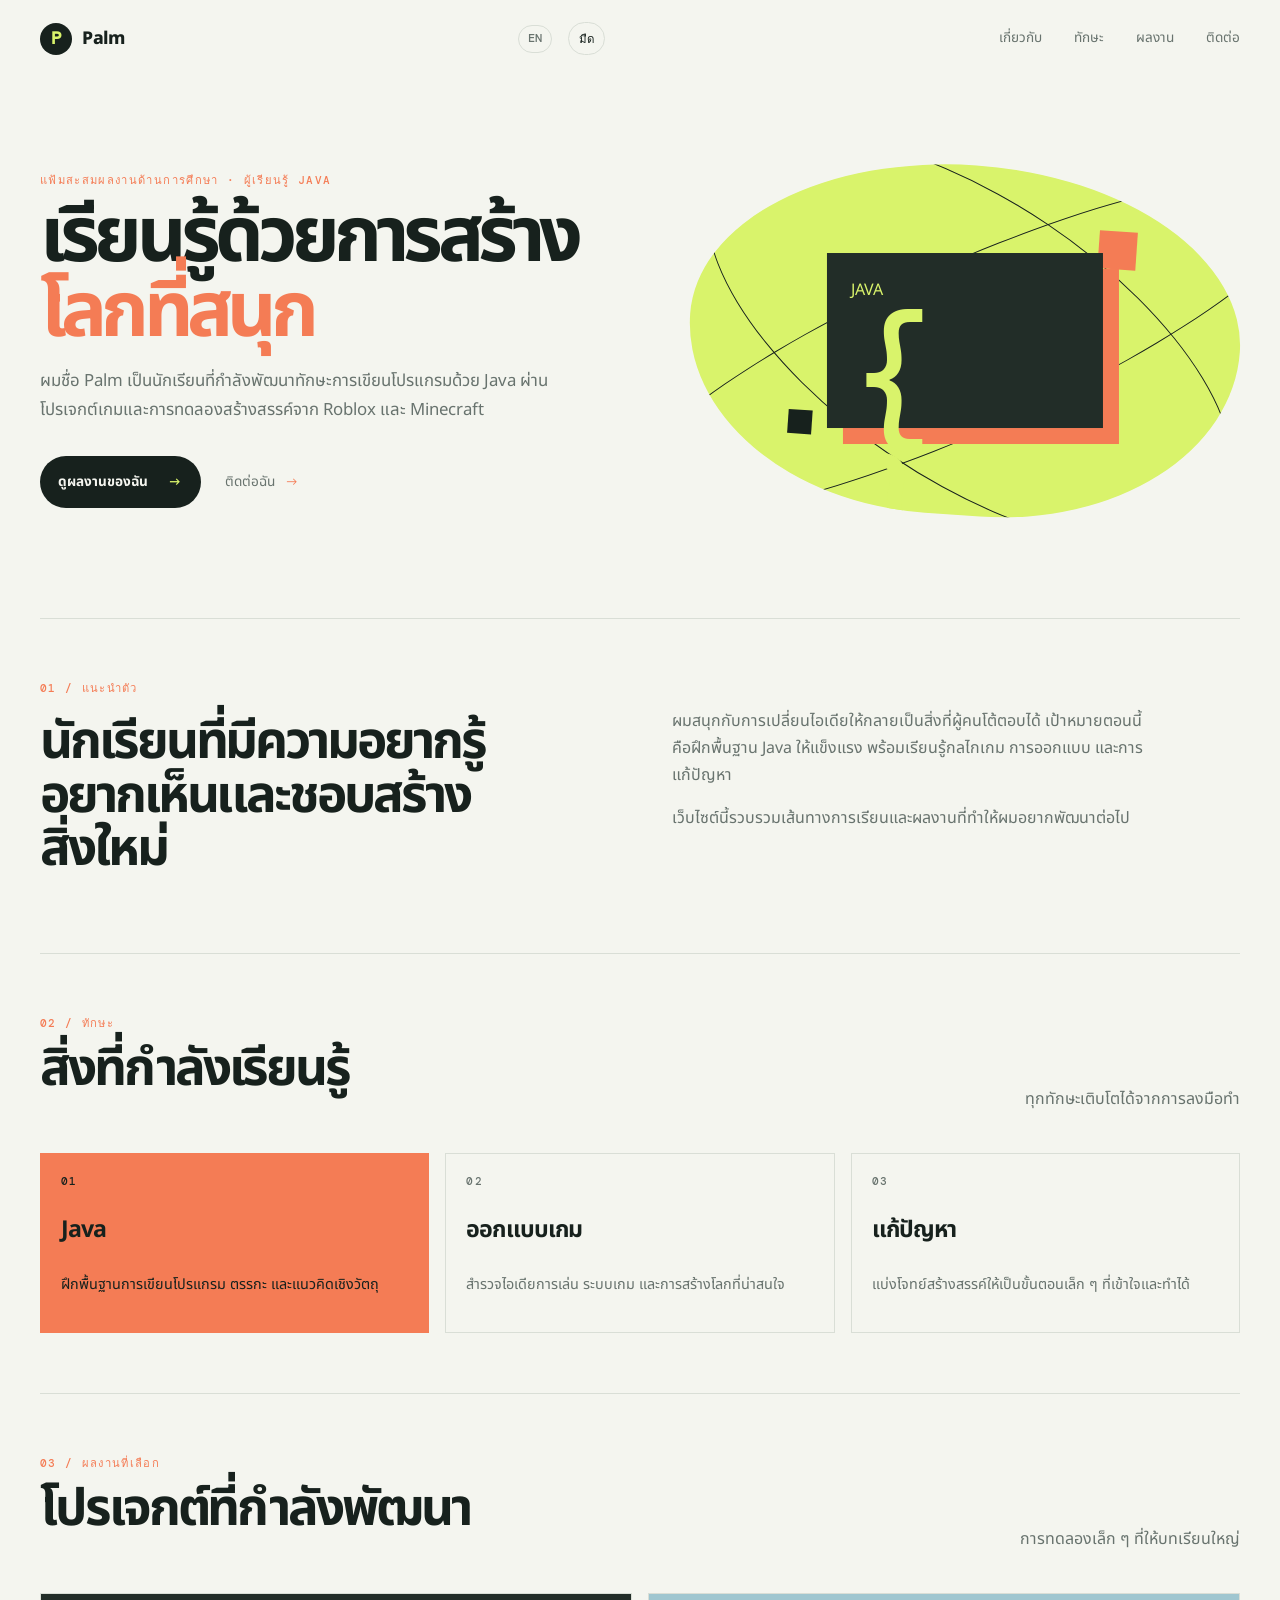
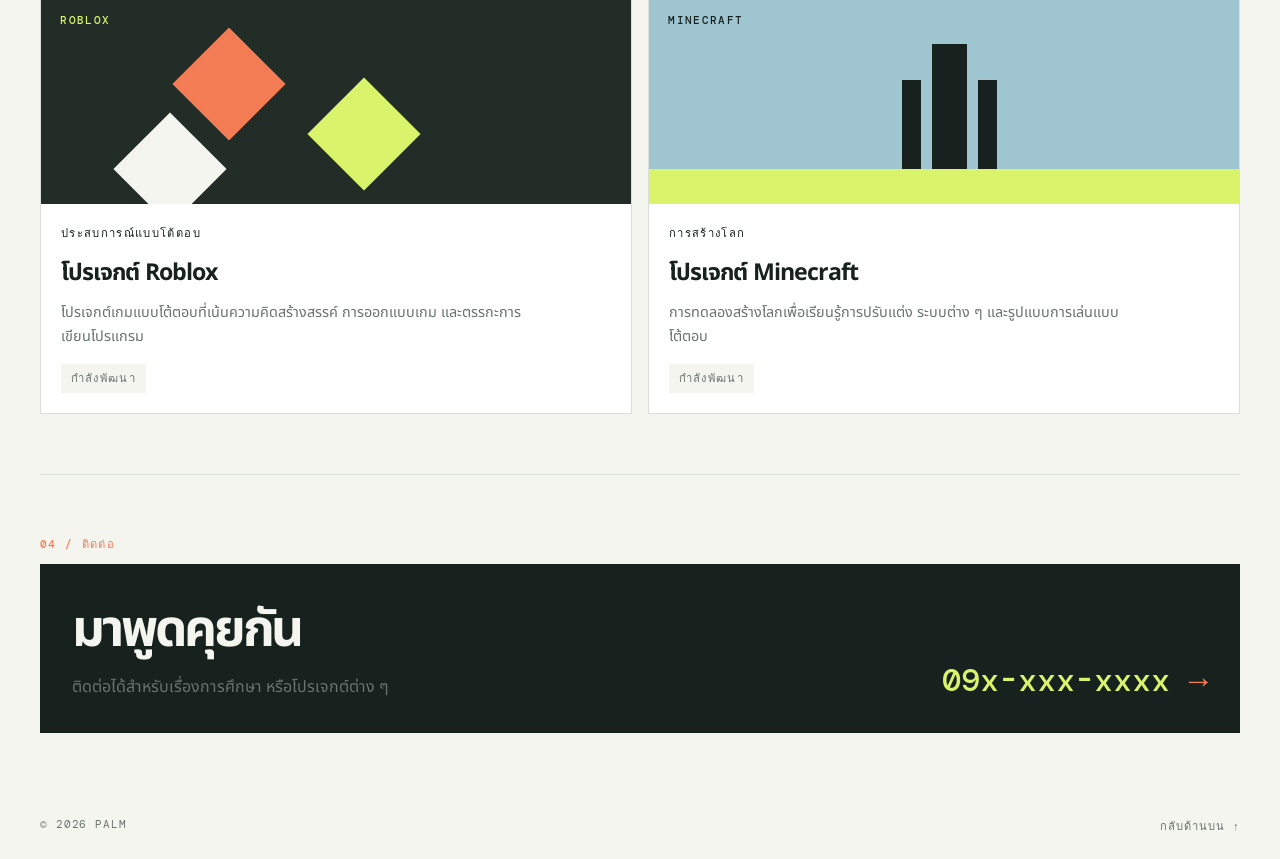
==== commit a962f43b: "Add Thai and English language switcher" ====
--- a/index.html
+++ b/index.html
@@ -12,6 +12,7 @@
     <header class="site-header" id="top">
       <a class="brand" href="#top" aria-label="หน้าแรก Palm"><span class="brand-mark">P</span><span>Palm</span></a>
       <div class="header-actions">
+        <a class="language-switch" href="en.html" lang="en">EN</a>
         <button class="theme-toggle" type="button" aria-pressed="false" aria-label="เปลี่ยนเป็นโหมดมืด"><span class="theme-label">มืด</span></button>
         <button class="menu-toggle" type="button" aria-expanded="false" aria-controls="site-nav"><span class="sr-only">เปิดหรือปิดเมนู</span><span></span><span></span><span></span></button>
       </div>
--- a/css/style.css
+++ b/css/style.css
@@ -10,6 +10,7 @@
 .brand { display:flex; gap:.65rem; align-items:center; text-decoration:none; font-weight:800; letter-spacing:-.04em; font-size:1.1rem; }
 .brand-mark { width:2rem; height:2rem; border-radius:50%; background:var(--ink); color:var(--lime); display:grid; place-items:center; font-family:'DM Mono',monospace; }
 .header-actions { display:flex; align-items:center; gap:1rem; }
+.language-switch { padding:.35rem .55rem; border:1px solid var(--line); border-radius:99px; color:var(--muted); font:500 .72rem 'DM Mono',monospace; text-decoration:none; }.language-switch:hover { border-color:var(--orange); color:var(--orange); }
 .site-nav { display:flex; gap:2rem; align-items:center; font-size:.85rem; color:var(--muted); }
 .site-nav a,.text-link,.site-footer a { text-decoration:none; }
 .site-nav a:hover,.site-nav a:focus-visible,.text-link:hover,.site-footer a:hover { color:var(--orange); }
